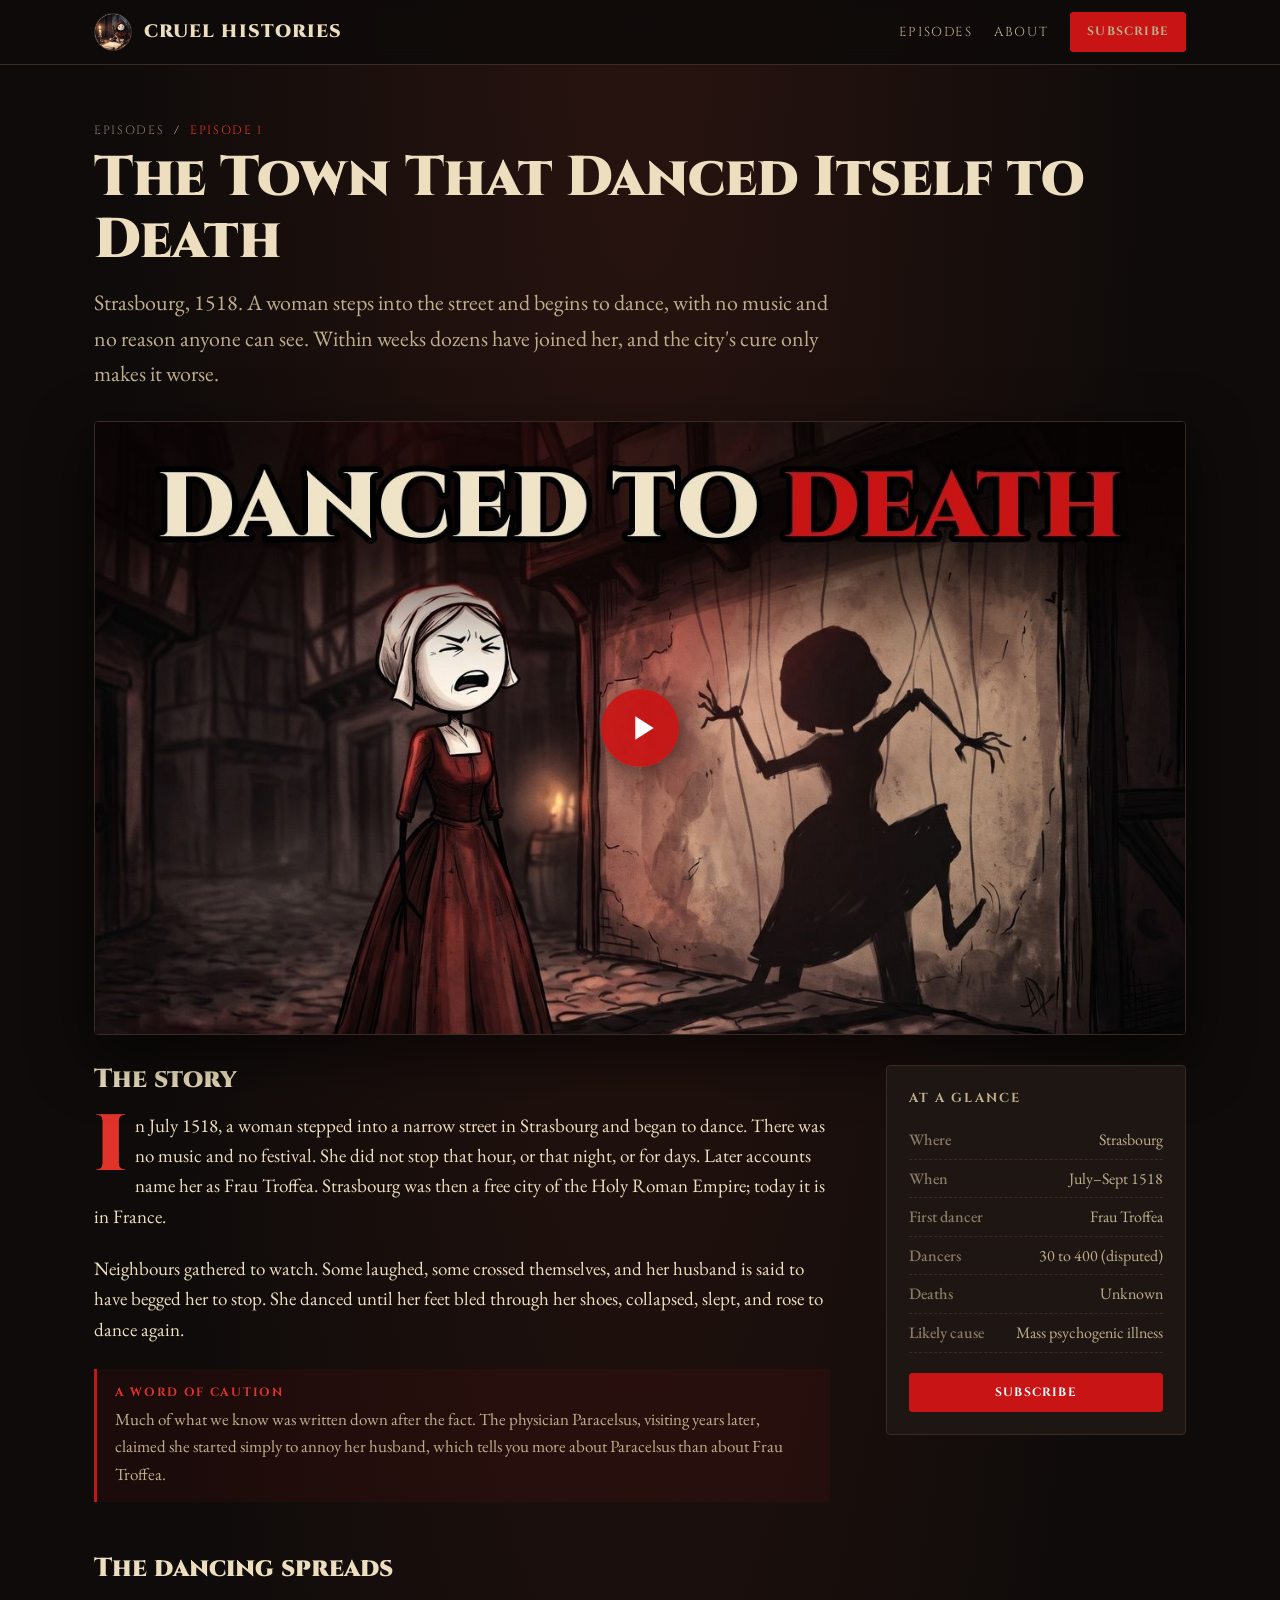
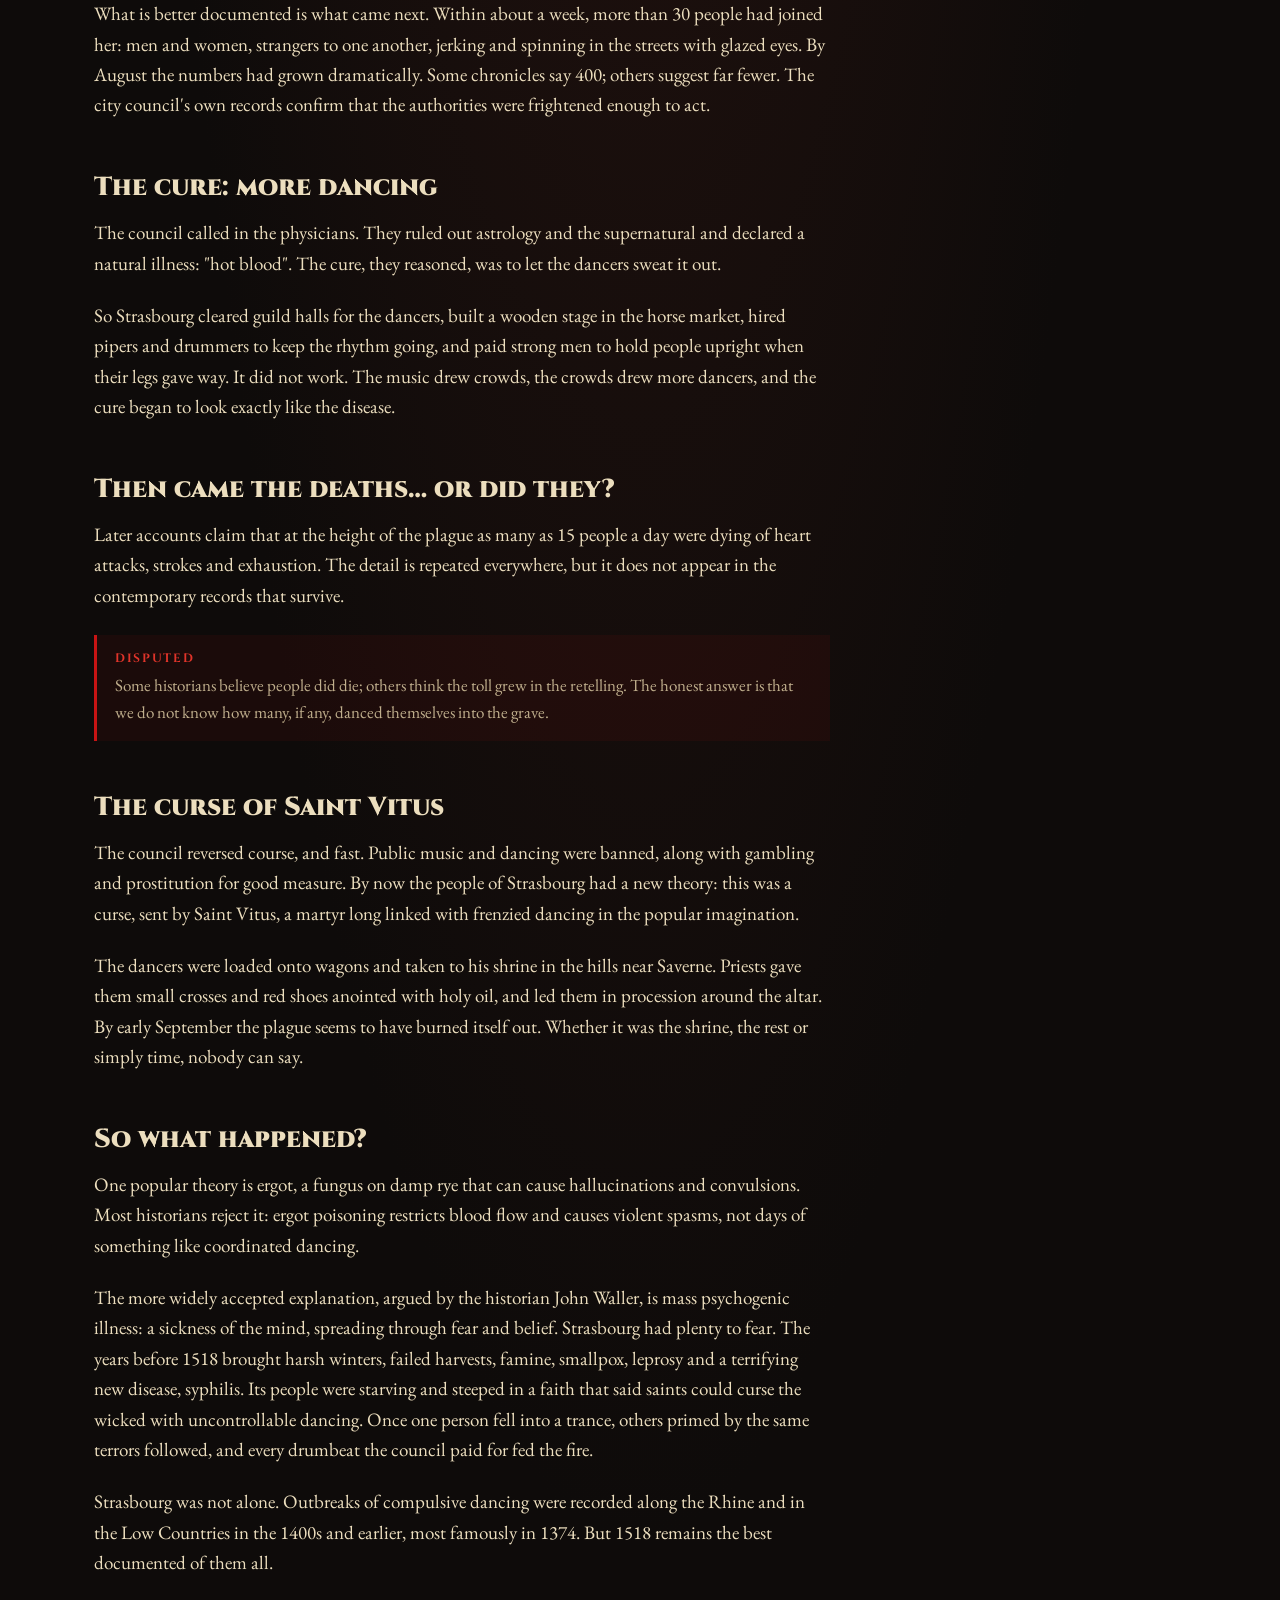
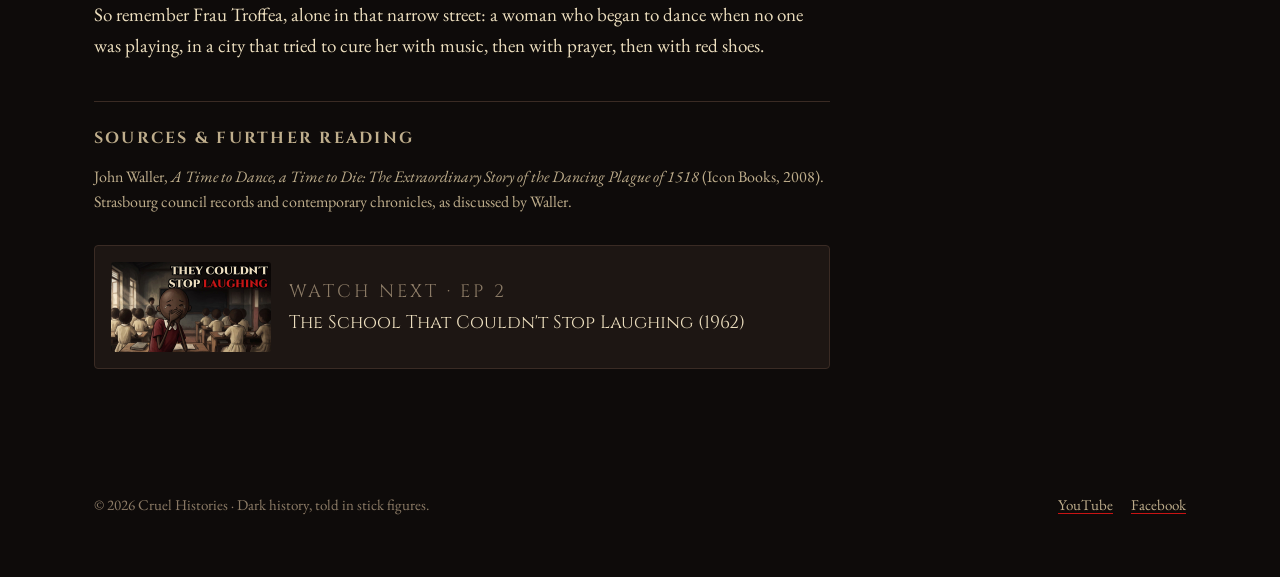
==== episodes/dancing-plague-1518/index.html @ 8041bd2d "Cruel Histories site v1: home + Ep01 page Co-Authored-By: Claude Opus 5.5 <noreply@anthropic.com> Cl" ====
<!DOCTYPE html>
<html lang="en-GB">
<head>
<meta charset="utf-8">
<meta name="viewport" content="width=device-width,initial-scale=1">
<title>The Dancing Plague of 1518: The Town That Danced Itself to Death | Cruel Histories</title>
<meta name="description" content="In July 1518 a woman in Strasbourg began to dance and could not stop. Within weeks dozens had joined her, and the city's cure made it worse. The true story of the Dancing Plague, and what the records really say.">
<meta property="og:title" content="The Town That Danced Itself to Death (1518)">
<meta property="og:description" content="The true story of the Dancing Plague of 1518, told in stick figures.">
<meta property="og:image" content="https://cruelhistories.com/img/ep01.jpg">
<link rel="icon" href="../../favicon.png">
<link rel="canonical" href="https://cruelhistories.com/episodes/dancing-plague-1518/">
<meta name="robots" content="index,follow,max-image-preview:large">
<meta name="theme-color" content="#0e0b0a">
<meta property="og:type" content="article">
<meta property="og:url" content="https://cruelhistories.com/episodes/dancing-plague-1518/">
<meta property="og:site_name" content="Cruel Histories">
<meta property="og:image:width" content="1280"><meta property="og:image:height" content="720">
<meta name="twitter:card" content="summary_large_image">
<meta name="twitter:title" content="The Town That Danced Itself to Death (1518)">
<meta name="twitter:description" content="The true story of the Dancing Plague of 1518, told in stick figures.">
<meta name="twitter:image" content="https://cruelhistories.com/img/ep01.jpg">
<link rel="apple-touch-icon" href="../../img/icon.png">
<script type="application/ld+json">
{"@context":"https://schema.org","@graph":[
 {"@type":"Article","headline":"The Dancing Plague of 1518: The Town That Danced Itself to Death",
  "description":"In July 1518 a woman in Strasbourg began to dance and could not stop. The true story of the Dancing Plague, and what the records really say.",
  "image":"https://cruelhistories.com/img/ep01.jpg","datePublished":"2026-11-08","inLanguage":"en-GB",
  "author":{"@id":"https://cruelhistories.com/#org"},"publisher":{"@type":"Organization","@id":"https://cruelhistories.com/#org","name":"Cruel Histories","logo":{"@type":"ImageObject","url":"https://cruelhistories.com/img/icon.png"}},
  "mainEntityOfPage":"https://cruelhistories.com/episodes/dancing-plague-1518/","about":["Dancing plague of 1518","Strasbourg","Mass psychogenic illness"]},
 {"@type":"VideoObject","name":"The Town That Danced Itself to Death (1518)",
  "description":"In the summer of 1518, a woman stepped into a street in Strasbourg and began to dance. She could not stop. Within weeks, dozens had joined her, and the city's cure only made it worse.",
  "thumbnailUrl":"https://cruelhistories.com/img/ep01.jpg","uploadDate":"2026-11-08T17:00:00+00:00",
  "contentUrl":"https://youtu.be/3EIrOjZyf5Q","embedUrl":"https://www.youtube.com/embed/3EIrOjZyf5Q"},
 {"@type":"BreadcrumbList","itemListElement":[
  {"@type":"ListItem","position":1,"name":"Episodes","item":"https://cruelhistories.com/#episodes"},
  {"@type":"ListItem","position":2,"name":"The Town That Danced Itself to Death","item":"https://cruelhistories.com/episodes/dancing-plague-1518/"}]}
]}
</script>
<link rel="preconnect" href="https://fonts.googleapis.com"><link rel="preconnect" href="https://fonts.gstatic.com" crossorigin>
<link href="https://fonts.googleapis.com/css2?family=Cinzel:wght@700;900&family=EB+Garamond:ital,wght@0,400;0,500;1,400&display=swap" rel="stylesheet">
<link rel="stylesheet" href="../../style.css">
</head>
<body>

<header class="site-head"><div class="wrap">
  <a class="brand" href="../../index.html"><img src="../../img/icon.png" alt=""><span>CRUEL HISTORIES</span></a>
  <nav class="nav">
    <a href="../../index.html#episodes">Episodes</a>
    <a class="hide-sm" href="../../index.html#about">About</a>
    <a class="btn sm" href="https://www.youtube.com/@CruelHistoriesOfficial?sub_confirmation=1">Subscribe</a>
  </nav>
</div></header>

<div class="wrap">
  <div class="ep-hero">
    <div class="crumbs"><a href="../../index.html#episodes">Episodes</a> &nbsp;/&nbsp; <span style="color:var(--blood2)">Episode 1</span></div>
    <h1>The Town That Danced Itself to Death</h1>
    <p class="standfirst">Strasbourg, 1518. A woman steps into the street and begins to dance, with no music and no reason anyone can see. Within weeks dozens have joined her, and the city's cure only makes it worse.</p>
  </div>

  <div class="video">
    <a class="play" href="https://youtu.be/3EIrOjZyf5Q" data-yt="3EIrOjZyf5Q" aria-label="Play: The Town That Danced Itself to Death">
      <img src="../../img/ep01.jpg" alt="Danced to death: Frau Troffea in a red dress, her shadow dancing on the wall behind her">
    </a>
  </div>

  <div class="ep-layout">
    <article>
      <h2 style="margin-top:0">The story</h2>

      <p class="drop">In July 1518, a woman stepped into a narrow street in Strasbourg and began to dance. There was no music and no festival. She did not stop that hour, or that night, or for days. Later accounts name her as Frau Troffea. Strasbourg was then a free city of the Holy Roman Empire; today it is in France.</p>

      <p>Neighbours gathered to watch. Some laughed, some crossed themselves, and her husband is said to have begged her to stop. She danced until her feet bled through her shoes, collapsed, slept, and rose to dance again.</p>

      <div class="flag"><strong>A word of caution</strong>Much of what we know was written down after the fact. The physician Paracelsus, visiting years later, claimed she started simply to annoy her husband, which tells you more about Paracelsus than about Frau Troffea.</div>

      <h2>The dancing spreads</h2>
      <p>What is better documented is what came next. Within about a week, more than 30 people had joined her: men and women, strangers to one another, jerking and spinning in the streets with glazed eyes. By August the numbers had grown dramatically. Some chronicles say 400; others suggest far fewer. The city council's own records confirm that the authorities were frightened enough to act.</p>

      <h2>The cure: more dancing</h2>
      <p>The council called in the physicians. They ruled out astrology and the supernatural and declared a natural illness: "hot blood". The cure, they reasoned, was to let the dancers sweat it out.</p>
      <p>So Strasbourg cleared guild halls for the dancers, built a wooden stage in the horse market, hired pipers and drummers to keep the rhythm going, and paid strong men to hold people upright when their legs gave way. It did not work. The music drew crowds, the crowds drew more dancers, and the cure began to look exactly like the disease.</p>

      <h2>Then came the deaths… or did they?</h2>
      <p>Later accounts claim that at the height of the plague as many as 15 people a day were dying of heart attacks, strokes and exhaustion. The detail is repeated everywhere, but it does not appear in the contemporary records that survive.</p>
      <div class="flag"><strong>Disputed</strong>Some historians believe people did die; others think the toll grew in the retelling. The honest answer is that we do not know how many, if any, danced themselves into the grave.</div>

      <h2>The curse of Saint Vitus</h2>
      <p>The council reversed course, and fast. Public music and dancing were banned, along with gambling and prostitution for good measure. By now the people of Strasbourg had a new theory: this was a curse, sent by Saint Vitus, a martyr long linked with frenzied dancing in the popular imagination.</p>
      <p>The dancers were loaded onto wagons and taken to his shrine in the hills near Saverne. Priests gave them small crosses and red shoes anointed with holy oil, and led them in procession around the altar. By early September the plague seems to have burned itself out. Whether it was the shrine, the rest or simply time, nobody can say.</p>

      <h2>So what happened?</h2>
      <p>One popular theory is ergot, a fungus on damp rye that can cause hallucinations and convulsions. Most historians reject it: ergot poisoning restricts blood flow and causes violent spasms, not days of something like coordinated dancing.</p>
      <p>The more widely accepted explanation, argued by the historian John Waller, is mass psychogenic illness: a sickness of the mind, spreading through fear and belief. Strasbourg had plenty to fear. The years before 1518 brought harsh winters, failed harvests, famine, smallpox, leprosy and a terrifying new disease, syphilis. Its people were starving and steeped in a faith that said saints could curse the wicked with uncontrollable dancing. Once one person fell into a trance, others primed by the same terrors followed, and every drumbeat the council paid for fed the fire.</p>
      <p>Strasbourg was not alone. Outbreaks of compulsive dancing were recorded along the Rhine and in the Low Countries in the 1400s and earlier, most famously in 1374. But 1518 remains the best documented of them all.</p>
      <p>So remember Frau Troffea, alone in that narrow street: a woman who began to dance when no one was playing, in a city that tried to cure her with music, then with prayer, then with red shoes.</p>

      <div class="sources">
        <h3>Sources &amp; further reading</h3>
        <p>John Waller, <em>A Time to Dance, a Time to Die: The Extraordinary Story of the Dancing Plague of 1518</em> (Icon Books, 2008).<br>
        Strasbourg council records and contemporary chronicles, as discussed by Waller.</p>
      </div>

      <a class="next" href="https://youtu.be/BlmaX2TE6ow">
        <img src="../../img/ep02.jpg" alt="">
        <div><span class="meta">Watch next · Ep 2</span><br><span>The School That Couldn't Stop Laughing (1962)</span></div>
      </a>
    </article>

    <aside>
      <div class="box">
        <h4>At a glance</h4>
        <ul class="facts">
          <li><b>Where</b><span>Strasbourg</span></li>
          <li><b>When</b><span>July–Sept 1518</span></li>
          <li><b>First dancer</b><span>Frau Troffea</span></li>
          <li><b>Dancers</b><span>30 to 400 (disputed)</span></li>
          <li><b>Deaths</b><span>Unknown</span></li>
          <li><b>Likely cause</b><span>Mass psychogenic illness</span></li>
        </ul>
        <div style="margin-top:20px"><a class="btn sm" style="width:100%;justify-content:center" href="https://www.youtube.com/@CruelHistoriesOfficial?sub_confirmation=1">Subscribe</a></div>
      </div>
    </aside>
  </div>
</div>

<footer><div class="wrap">
  <div>© 2026 Cruel Histories · Dark history, told in stick figures.</div>
  <div class="social">
    <a href="https://www.youtube.com/@CruelHistoriesOfficial">YouTube</a>
    <a href="https://www.facebook.com/profile.php?id=61551614425413">Facebook</a>
  </div>
</div></footer>

<script>
document.querySelectorAll('a.play[data-yt]').forEach(function(a){
  a.addEventListener('click',function(e){
    if(!a.dataset.yt||a.dataset.yt.indexOf('{')===0) return;
    if(!/cruelhistories\.com$|github\.io$/.test(location.hostname)) return;
    e.preventDefault();
    var f=document.createElement('iframe');
    f.src='https://www.youtube-nocookie.com/embed/'+a.dataset.yt+'?autoplay=1&rel=0';
    f.allow='autoplay; encrypted-media; picture-in-picture'; f.allowFullscreen=true;
    a.parentNode.replaceChild(f,a);
  });
});
</script>
</body>
</html>
---- style.css ----
:root{
  --ink:#0e0b0a; --ink2:#17110f; --panel:#1d1613; --line:#3a2b24;
  --cream:#ecdebe; --cream2:#bfae8c; --muted:#8c7b66;
  --blood:#c81414; --blood2:#e0342a;
  --display:"Cinzel",Georgia,serif; --body:"EB Garamond",Georgia,serif;
}
*{box-sizing:border-box}
html{scroll-behavior:smooth}
body{margin:0;background:var(--ink);color:var(--cream);font-family:var(--body);font-size:19px;line-height:1.6;
  background-image:radial-gradient(ellipse at 50% -10%,#2a1410 0%,transparent 60%);}
a{color:var(--cream);text-decoration-color:var(--blood);text-underline-offset:3px}
a:hover{color:#fff}
img{max-width:100%;display:block}

/* header */
.site-head{position:sticky;top:0;z-index:20;background:rgba(14,11,10,.88);backdrop-filter:blur(8px);border-bottom:1px solid var(--line)}
.site-head .wrap{display:flex;align-items:center;justify-content:space-between;gap:16px;height:64px}
.brand{display:flex;align-items:center;gap:12px;text-decoration:none}
.brand img{width:38px;height:38px;border-radius:50%;border:1px solid var(--line)}
.brand span{font-family:var(--display);font-weight:900;letter-spacing:.06em;font-size:18px}
.nav{display:flex;gap:22px;align-items:center;font-family:var(--display);font-size:13px;letter-spacing:.12em;text-transform:uppercase}
.nav a{text-decoration:none;color:var(--cream2)}
.nav a:hover{color:var(--cream)}
.wrap{max-width:1140px;margin:0 auto;padding:0 24px}

.btn{display:inline-flex;align-items:center;gap:10px;font-family:var(--display);font-weight:700;letter-spacing:.1em;text-transform:uppercase;font-size:14px;
  padding:13px 22px;border-radius:3px;text-decoration:none;border:1px solid var(--blood);background:var(--blood);color:#fff;transition:.15s}
.btn:hover{background:var(--blood2);border-color:var(--blood2);color:#fff}
.btn.ghost{background:transparent;color:var(--cream);border-color:var(--cream2)}
.btn.ghost:hover{border-color:var(--cream);background:rgba(236,222,190,.06)}
.btn.sm{padding:9px 16px;font-size:12px}
.btn svg{width:18px;height:18px;fill:currentColor}

/* hero */
.hero{position:relative;min-height:78vh;display:flex;align-items:center;text-align:center;overflow:hidden;border-bottom:1px solid var(--line)}
.hero::before{content:"";position:absolute;inset:0;background:url(img/hero.jpg) center/cover no-repeat;transform:scale(1.03)}
.hero::after{content:"";position:absolute;inset:0;background:linear-gradient(180deg,rgba(14,11,10,.35) 0%,rgba(14,11,10,.55) 55%,var(--ink) 100%)}
.hero .wrap{position:relative;z-index:1;width:100%}
.hero h1{font-family:var(--display);font-weight:900;font-size:clamp(44px,8vw,96px);line-height:1;margin:0;letter-spacing:.02em;
  text-shadow:0 3px 0 #000,0 0 40px rgba(0,0,0,.8)}
.rule{width:min(420px,60%);height:2px;background:var(--blood);margin:22px auto}
.tagline{font-family:var(--display);font-weight:700;letter-spacing:.14em;text-transform:uppercase;font-size:clamp(12px,1.6vw,16px);color:var(--cream);text-shadow:0 2px 6px #000}
.hero .cta{margin-top:34px;display:flex;gap:14px;justify-content:center;flex-wrap:wrap}

/* sections */
section{padding:80px 0}
.eyebrow{font-family:var(--display);font-size:13px;letter-spacing:.2em;text-transform:uppercase;color:var(--blood2);margin:0 0 10px}
h2{font-family:var(--display);font-weight:900;font-size:clamp(28px,4vw,42px);line-height:1.15;margin:0 0 18px}
.lede{color:var(--cream2);max-width:640px}

/* latest */
.latest{display:grid;grid-template-columns:1.35fr 1fr;gap:44px;align-items:center}
.latest h3{font-family:var(--display);font-size:clamp(24px,3vw,34px);line-height:1.2;margin:6px 0 14px}
.meta{font-family:var(--display);font-size:12px;letter-spacing:.16em;text-transform:uppercase;color:var(--muted)}

/* video facade */
.video{position:relative;aspect-ratio:16/9;border:1px solid var(--line);border-radius:4px;overflow:hidden;background:#000;box-shadow:0 20px 60px rgba(0,0,0,.6)}
.video img{width:100%;height:100%;object-fit:cover;transition:transform .4s}
.video a.play{position:absolute;inset:0;display:flex;align-items:center;justify-content:center}
.video a.play:hover img{transform:scale(1.02)}
.video a.play::after{content:"";width:78px;height:78px;border-radius:50%;background:rgba(200,20,20,.92) url("data:image/svg+xml,%3Csvg xmlns='http://www.w3.org/2000/svg' viewBox='0 0 24 24'%3E%3Cpath fill='white' d='M8 5v14l11-7z'/%3E%3C/svg%3E") 55% 50%/40px no-repeat;
  position:absolute;box-shadow:0 6px 30px rgba(0,0,0,.6);transition:transform .15s}
.video a.play:hover::after{transform:scale(1.08)}
.video iframe{position:absolute;inset:0;width:100%;height:100%;border:0}

/* episode grid */
.grid{display:grid;grid-template-columns:repeat(auto-fill,minmax(300px,1fr));gap:28px;margin-top:36px}
.card{background:var(--panel);border:1px solid var(--line);border-radius:4px;overflow:hidden;text-decoration:none;display:flex;flex-direction:column;transition:.2s}
.card:hover{transform:translateY(-4px);border-color:#5a3d30;box-shadow:0 16px 40px rgba(0,0,0,.5)}
.card img{aspect-ratio:16/9;object-fit:cover}
.card .body{padding:18px 20px 22px;flex:1;display:flex;flex-direction:column}
.card h3{font-family:var(--display);font-size:19px;line-height:1.3;margin:8px 0 10px}
.card p{margin:0;color:var(--cream2);font-size:17px;line-height:1.5}
.card .more{margin-top:auto;padding-top:14px;font-family:var(--display);font-size:12px;letter-spacing:.14em;text-transform:uppercase;color:var(--blood2)}
.card.soon{opacity:.75}
.card.soon .ph{aspect-ratio:16/9;background:linear-gradient(135deg,#241a16,#120d0b);display:flex;align-items:center;justify-content:center;font-family:var(--display);color:var(--muted);letter-spacing:.2em;font-size:13px;text-transform:uppercase}

/* about */
.about{display:grid;grid-template-columns:220px 1fr;gap:48px;align-items:center;background:var(--ink2);border:1px solid var(--line);border-radius:6px;padding:44px}
.about img{width:220px;height:220px;border-radius:50%;border:2px solid var(--line)}
.about p{color:var(--cream2);margin:0 0 14px}
.note{font-size:16px;color:var(--muted)}

/* subscribe band */
.band{text-align:center;border-top:1px solid var(--line);border-bottom:1px solid var(--line);background:linear-gradient(180deg,#1a0d0b,#0e0b0a)}
.band p{color:var(--cream2);margin:0 auto 26px;max-width:560px}

/* footer */
footer{padding:44px 0 60px;color:var(--muted);font-size:15px}
footer .wrap{display:flex;justify-content:space-between;gap:20px;flex-wrap:wrap}
footer a{color:var(--cream2)}
.social{display:flex;gap:18px}

/* episode page */
.ep-hero{padding:56px 0 30px}
.ep-hero h1{font-family:var(--display);font-weight:900;font-size:clamp(32px,5vw,56px);line-height:1.1;margin:8px 0 14px}
.ep-hero .standfirst{font-size:22px;color:var(--cream2);max-width:760px;margin:0}
.crumbs{font-family:var(--display);font-size:12px;letter-spacing:.14em;text-transform:uppercase}
.crumbs a{color:var(--muted);text-decoration:none}
.ep-layout{display:grid;grid-template-columns:minmax(0,1fr) 300px;gap:56px;padding:30px 0 80px}
article p{margin:0 0 1.15em}
article h2{font-size:26px;margin:2em 0 .6em}
article p.drop::first-letter{font-family:var(--display);font-weight:900;float:left;font-size:4.2em;line-height:.8;padding:.06em .1em 0 0;color:var(--blood2)}
.flag{border-left:3px solid var(--blood);background:rgba(200,20,20,.07);padding:14px 18px;margin:1.4em 0;font-size:17px;color:var(--cream2)}
.flag strong{font-family:var(--display);font-size:12px;letter-spacing:.14em;text-transform:uppercase;color:var(--blood2);display:block;margin-bottom:4px}
aside .box{background:var(--panel);border:1px solid var(--line);border-radius:4px;padding:22px;margin-bottom:22px;position:sticky;top:88px}
aside h4{font-family:var(--display);font-size:13px;letter-spacing:.16em;text-transform:uppercase;margin:0 0 12px;color:var(--cream2)}
aside ul{margin:0;padding-left:18px;font-size:16px;color:var(--cream2)}
aside li{margin-bottom:8px}
.facts{list-style:none;padding:0!important}
.facts li{display:flex;justify-content:space-between;gap:12px;border-bottom:1px dashed var(--line);padding:6px 0;margin:0}
.facts b{font-weight:500;color:var(--muted)}
.sources{font-size:16px;color:var(--cream2);border-top:1px solid var(--line);margin-top:40px;padding-top:24px}
.sources h3{font-family:var(--display);font-size:16px;letter-spacing:.14em;text-transform:uppercase;margin:0 0 12px}
.next{display:flex;gap:18px;align-items:center;background:var(--panel);border:1px solid var(--line);border-radius:4px;padding:16px;text-decoration:none;margin-top:30px}
.next img{width:160px;border-radius:3px}
.next span{font-family:var(--display);font-size:18px;line-height:1.3}

@media (max-width:860px){
  .latest,.ep-layout{grid-template-columns:1fr;gap:30px}
  .about{grid-template-columns:1fr;text-align:center;padding:32px}
  .about img{margin:0 auto}
  .nav a.hide-sm{display:none}
  aside .box{position:static}
  section{padding:60px 0}
}
.brand span{white-space:nowrap}
@media (max-width:480px){.brand span{font-size:15px}.nav{gap:14px}.nav a:not(.btn){display:none}}
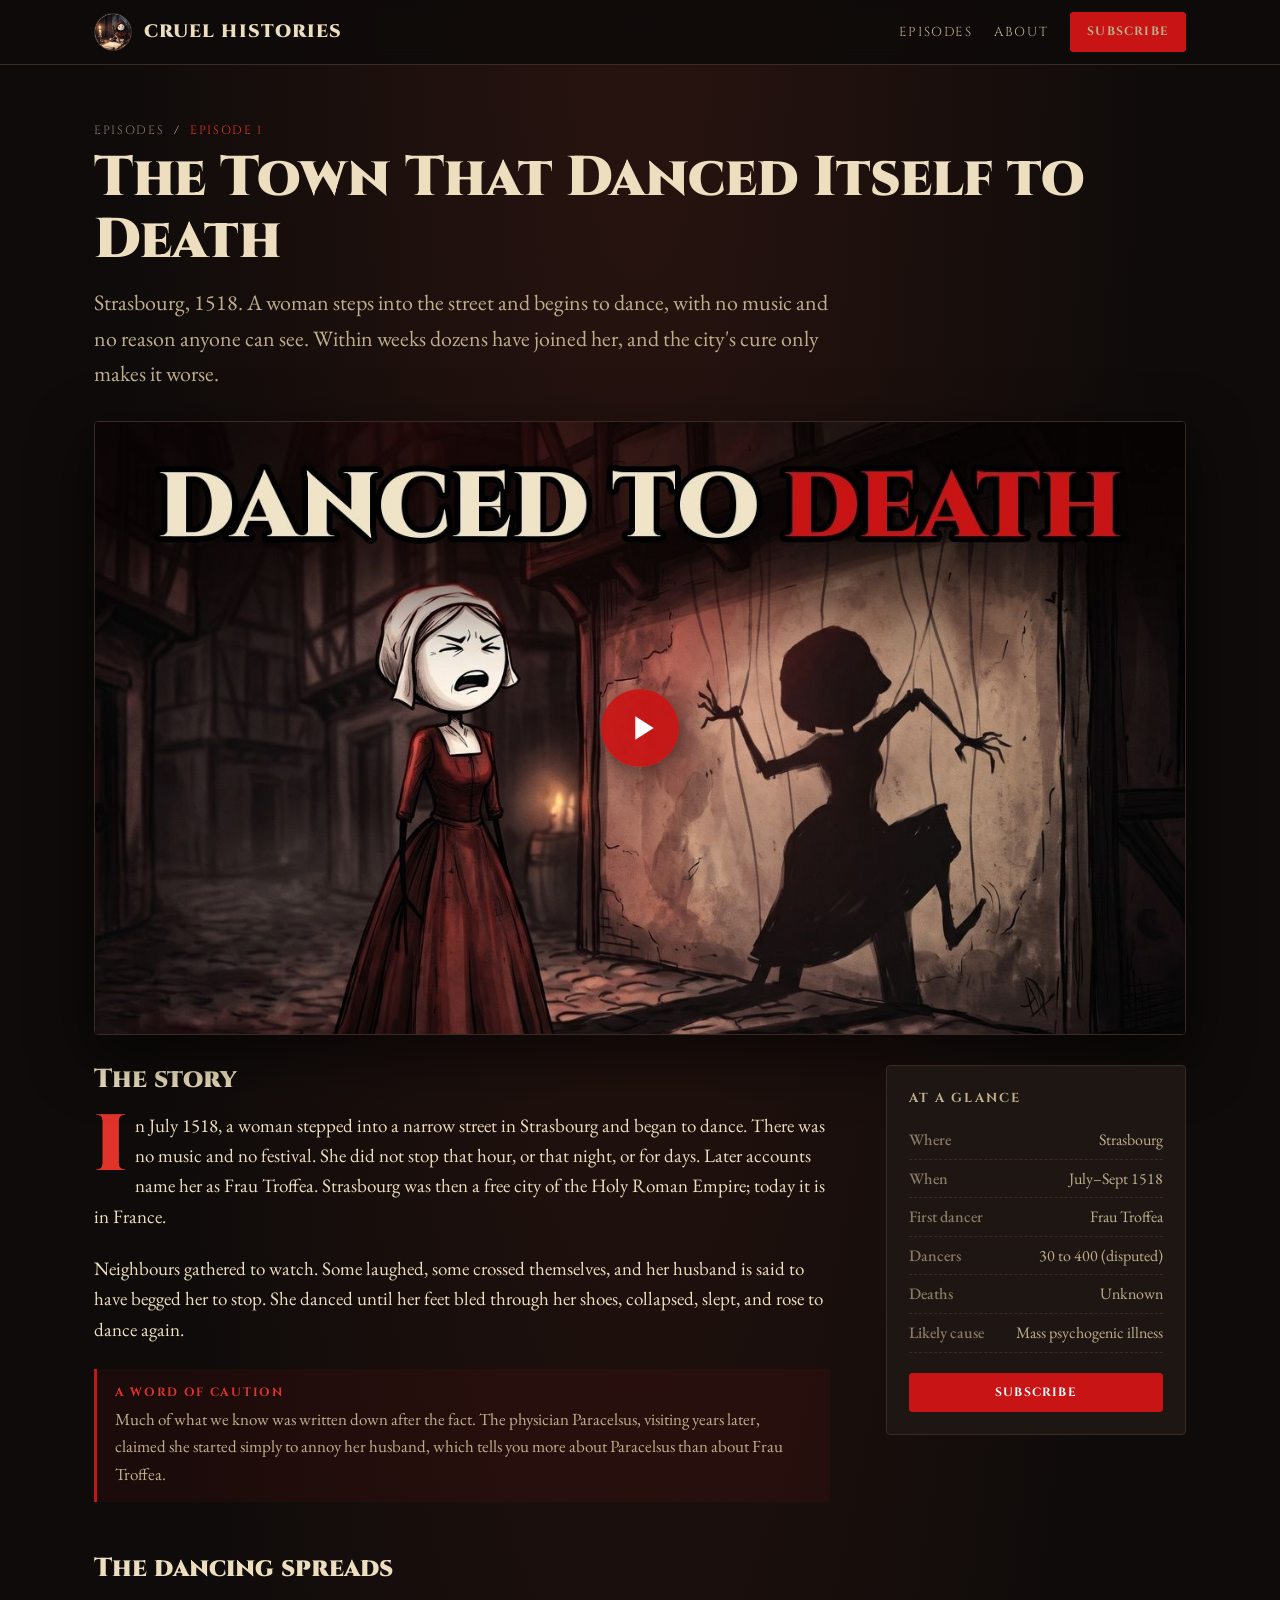
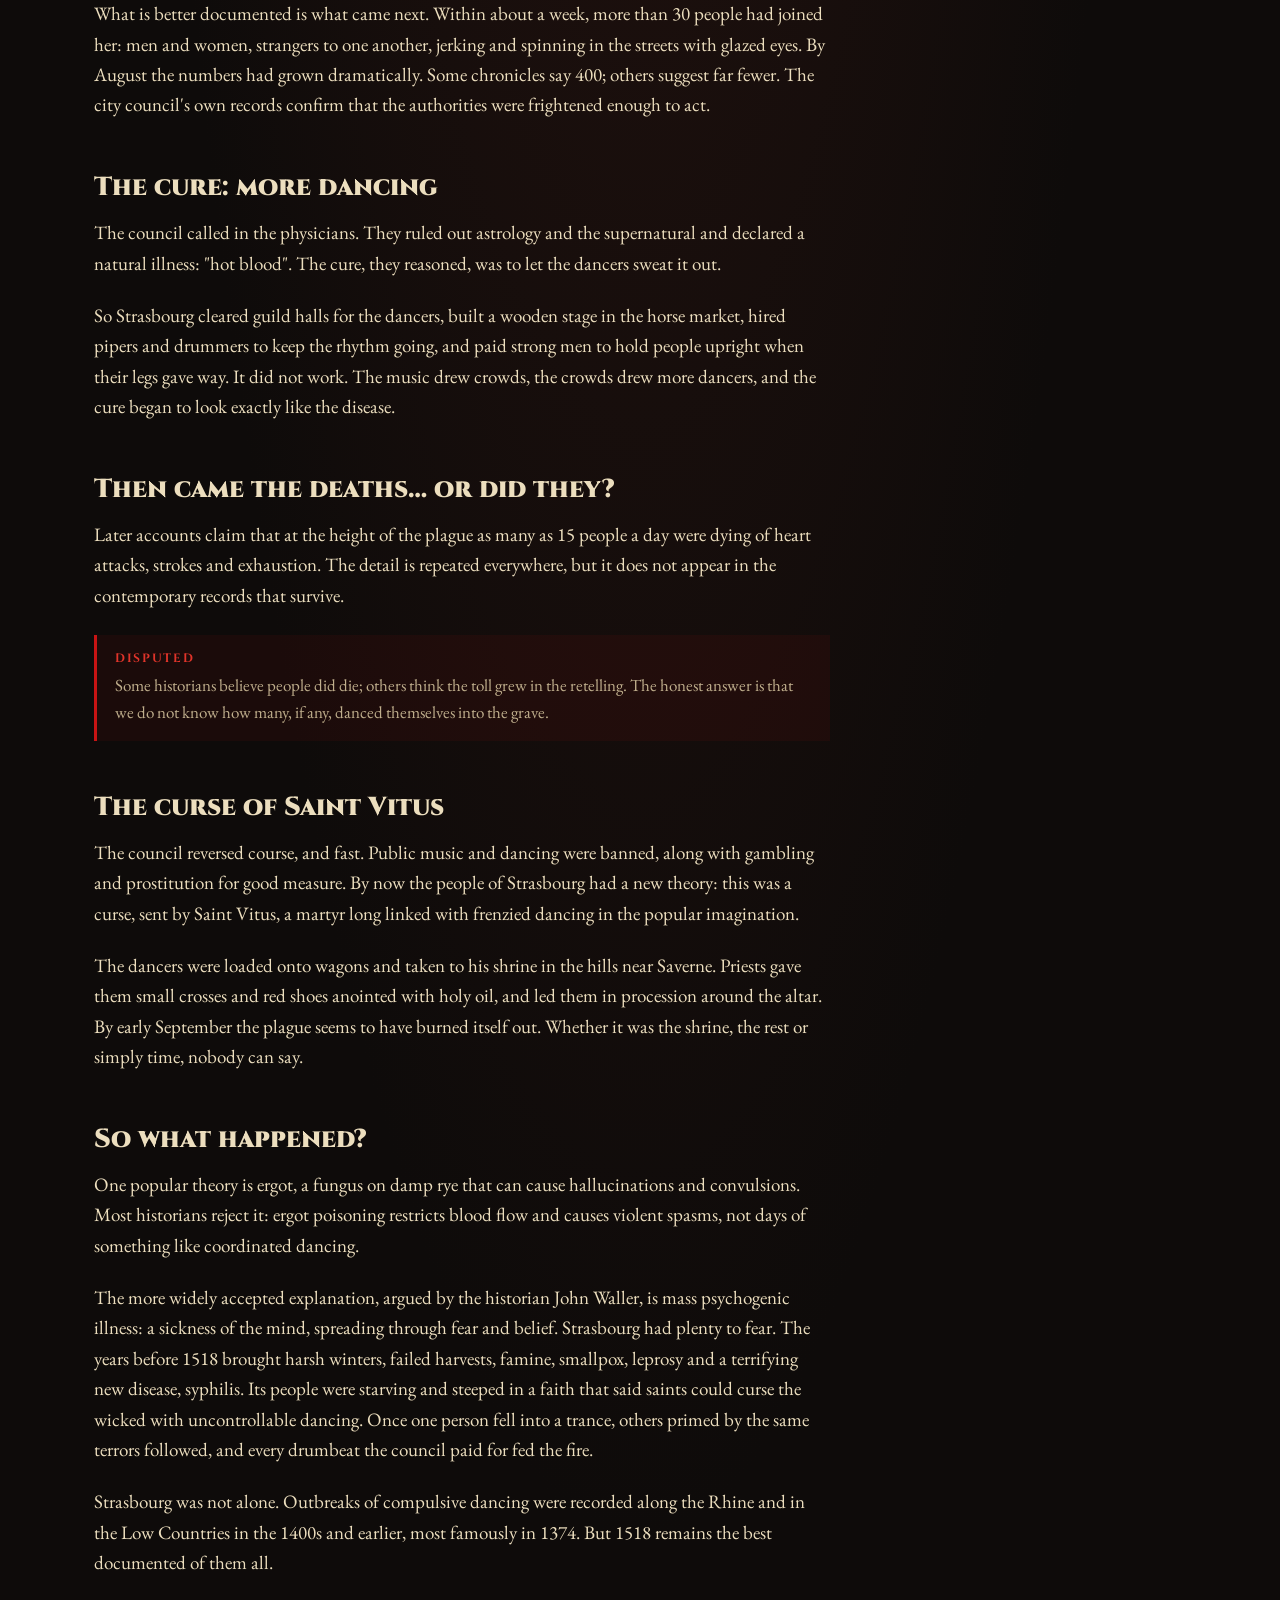
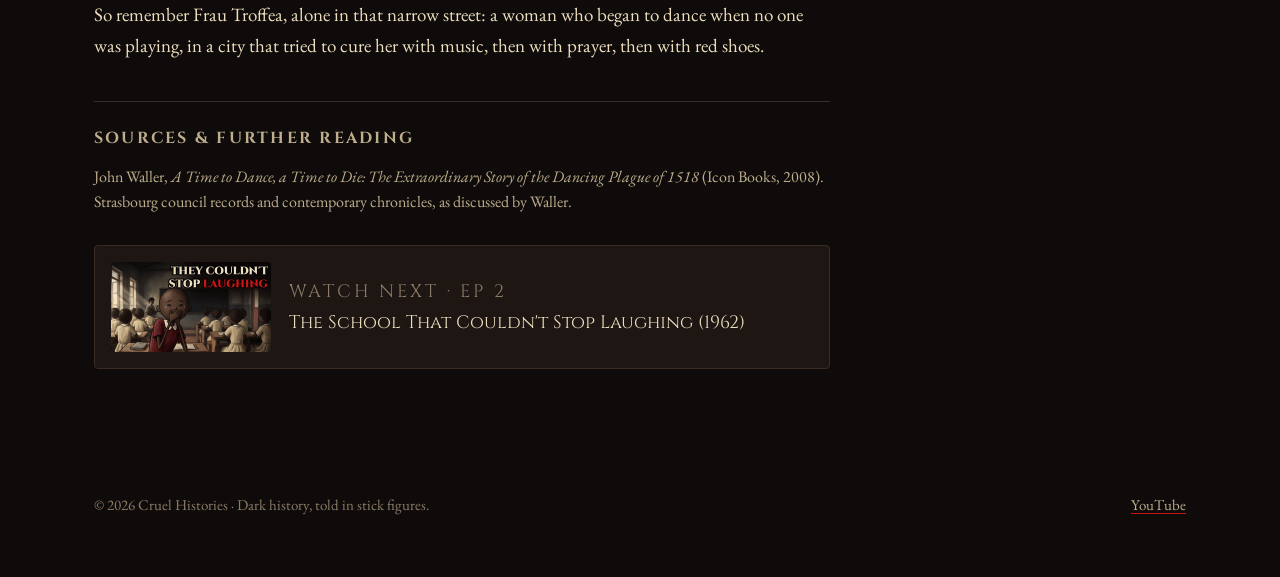
==== commit 7c20884e: "Hide Facebook link until the page is rebranded Co-Authored-By: Claude Opus 5.5 <noreply@anthropic.co" ====
--- a/episodes/dancing-plague-1518/index.html
+++ b/episodes/dancing-plague-1518/index.html
@@ -129,7 +129,6 @@
   <div>© 2026 Cruel Histories · Dark history, told in stick figures.</div>
   <div class="social">
     <a href="https://www.youtube.com/@CruelHistoriesOfficial">YouTube</a>
-    <a href="https://www.facebook.com/profile.php?id=61551614425413">Facebook</a>
   </div>
 </div></footer>
 
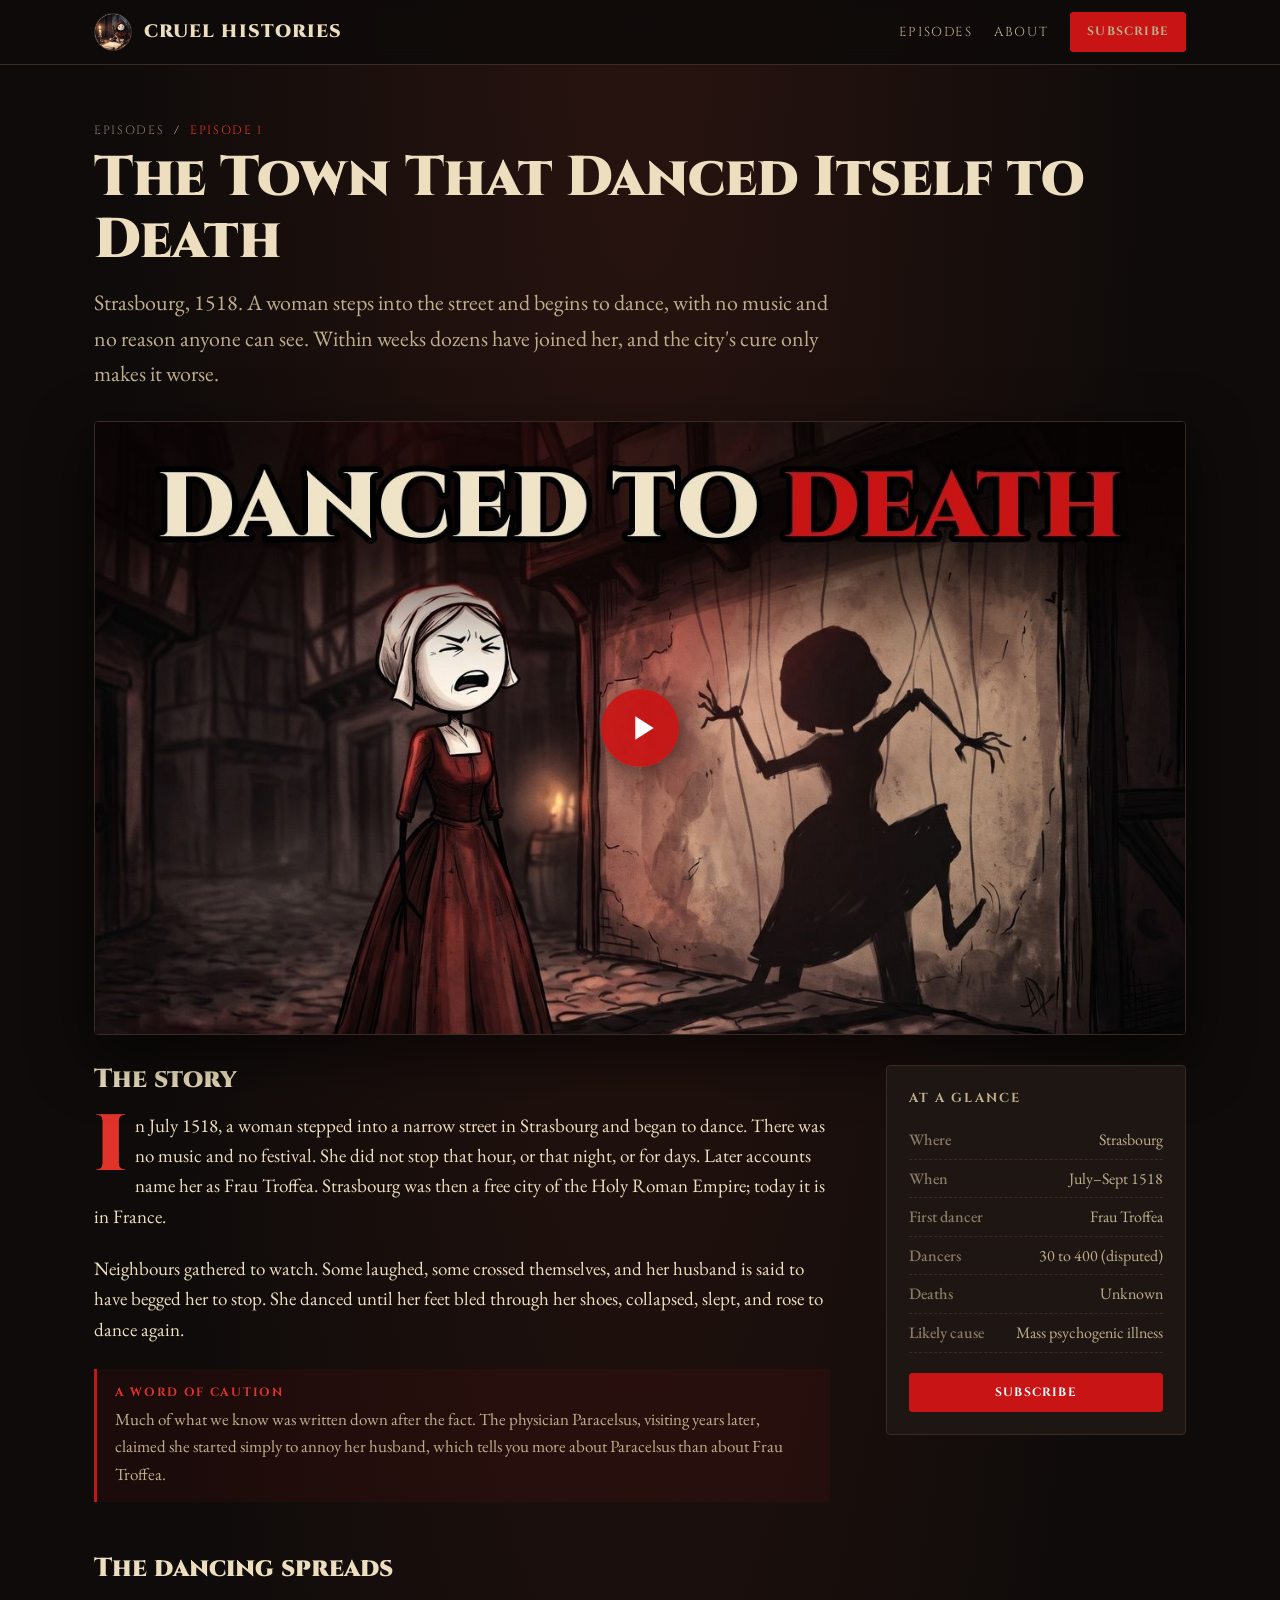
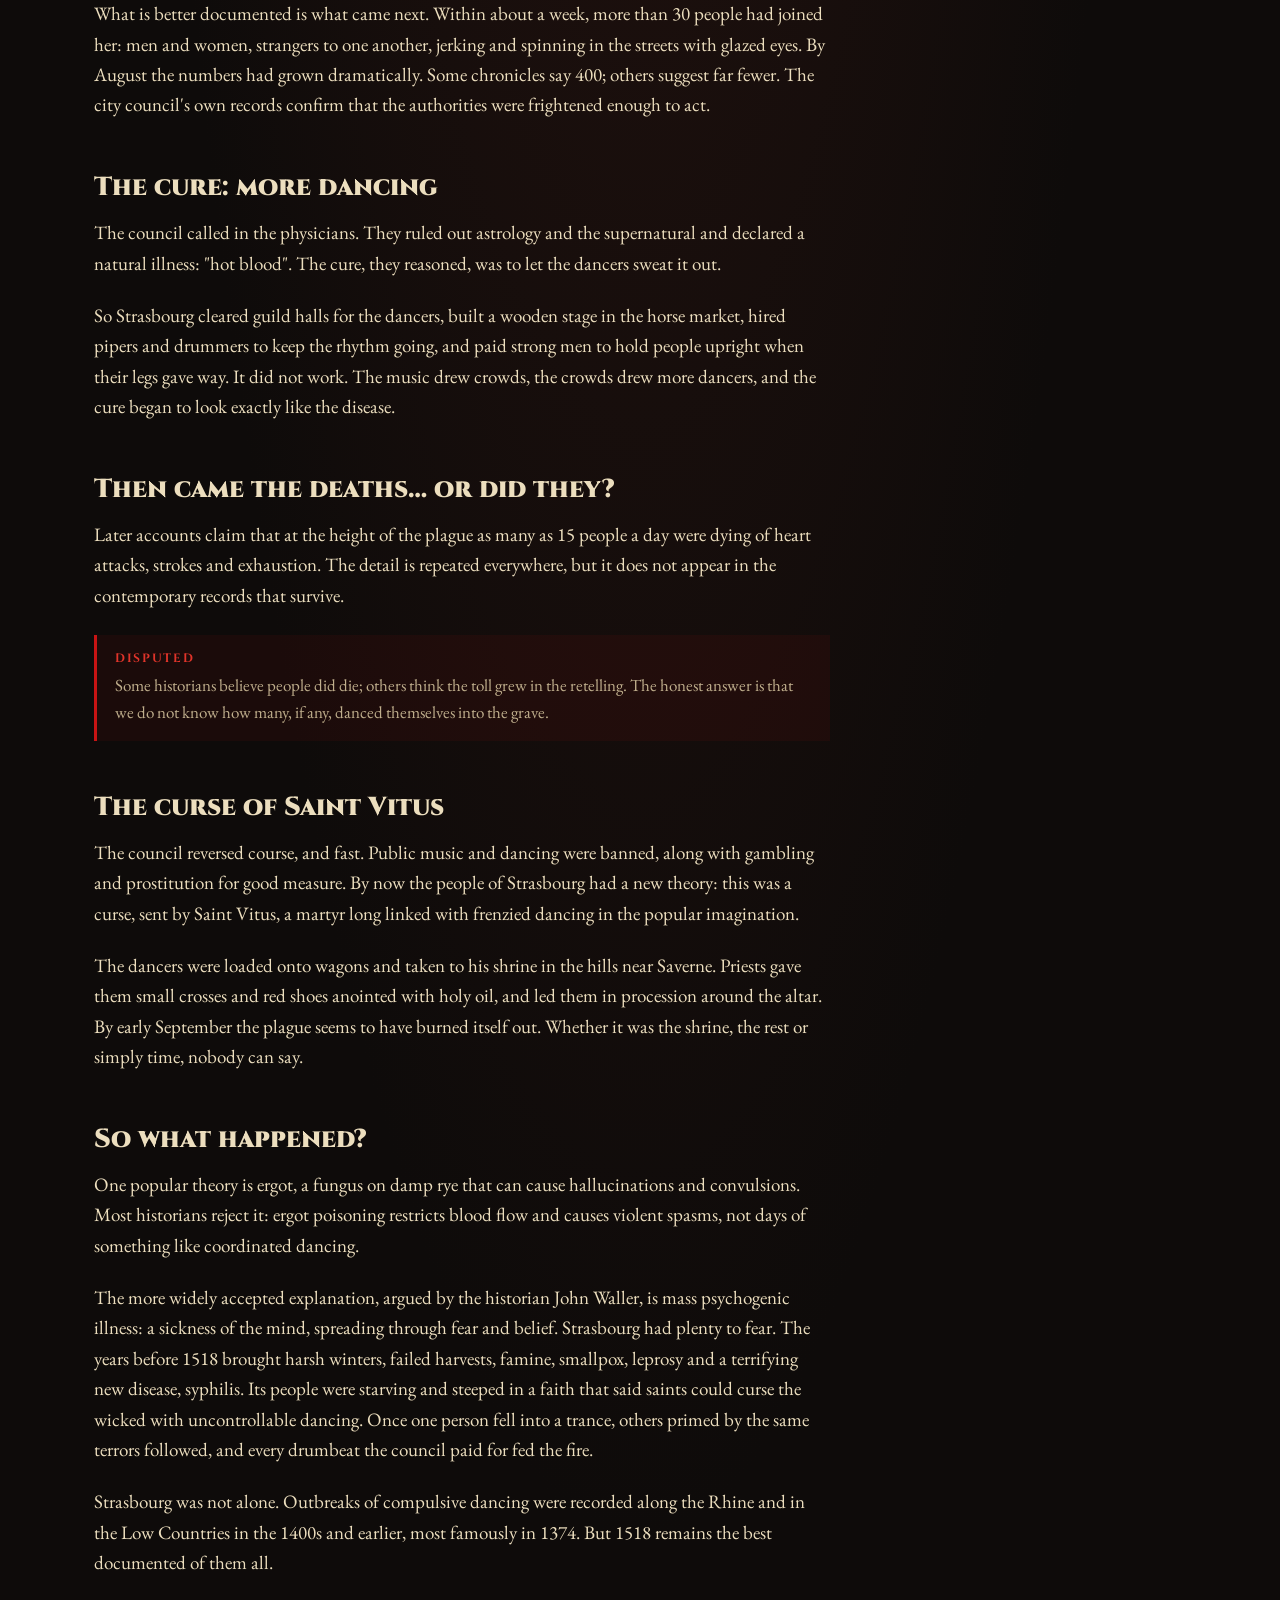
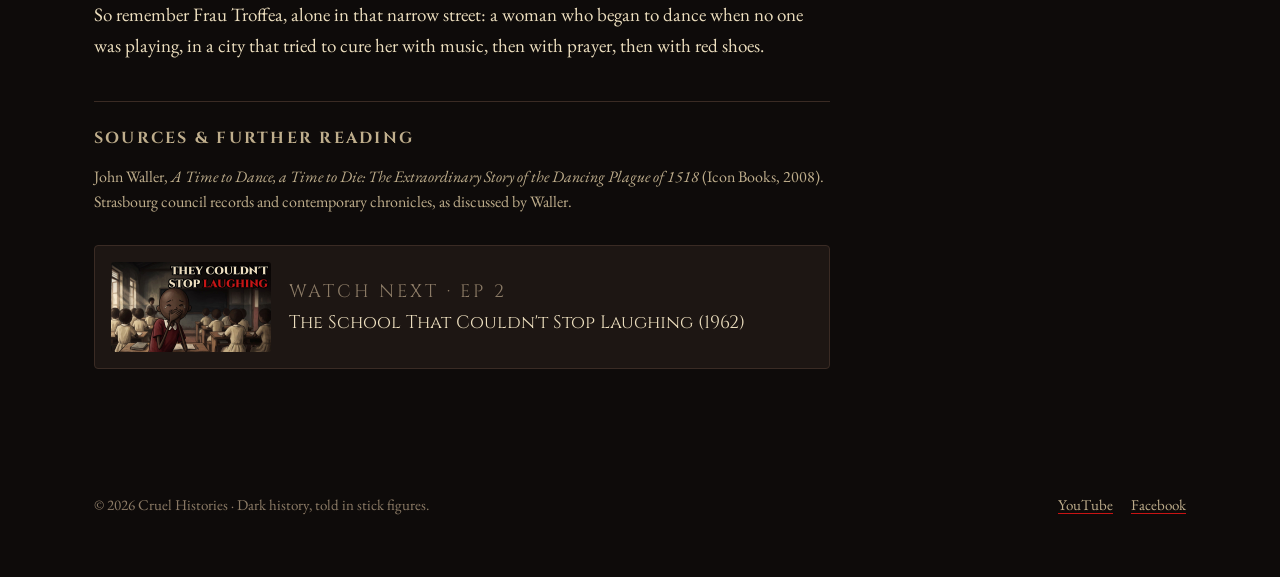
==== commit 4e56e0e9: "Restore Facebook link after page rebrand Co-Authored-By: Claude Opus 5.5 <noreply@anthropic.com> Cla" ====
--- a/episodes/dancing-plague-1518/index.html
+++ b/episodes/dancing-plague-1518/index.html
@@ -129,6 +129,7 @@
   <div>© 2026 Cruel Histories · Dark history, told in stick figures.</div>
   <div class="social">
     <a href="https://www.youtube.com/@CruelHistoriesOfficial">YouTube</a>
+    <a href="https://www.facebook.com/profile.php?id=61551614425413">Facebook</a>
   </div>
 </div></footer>
 
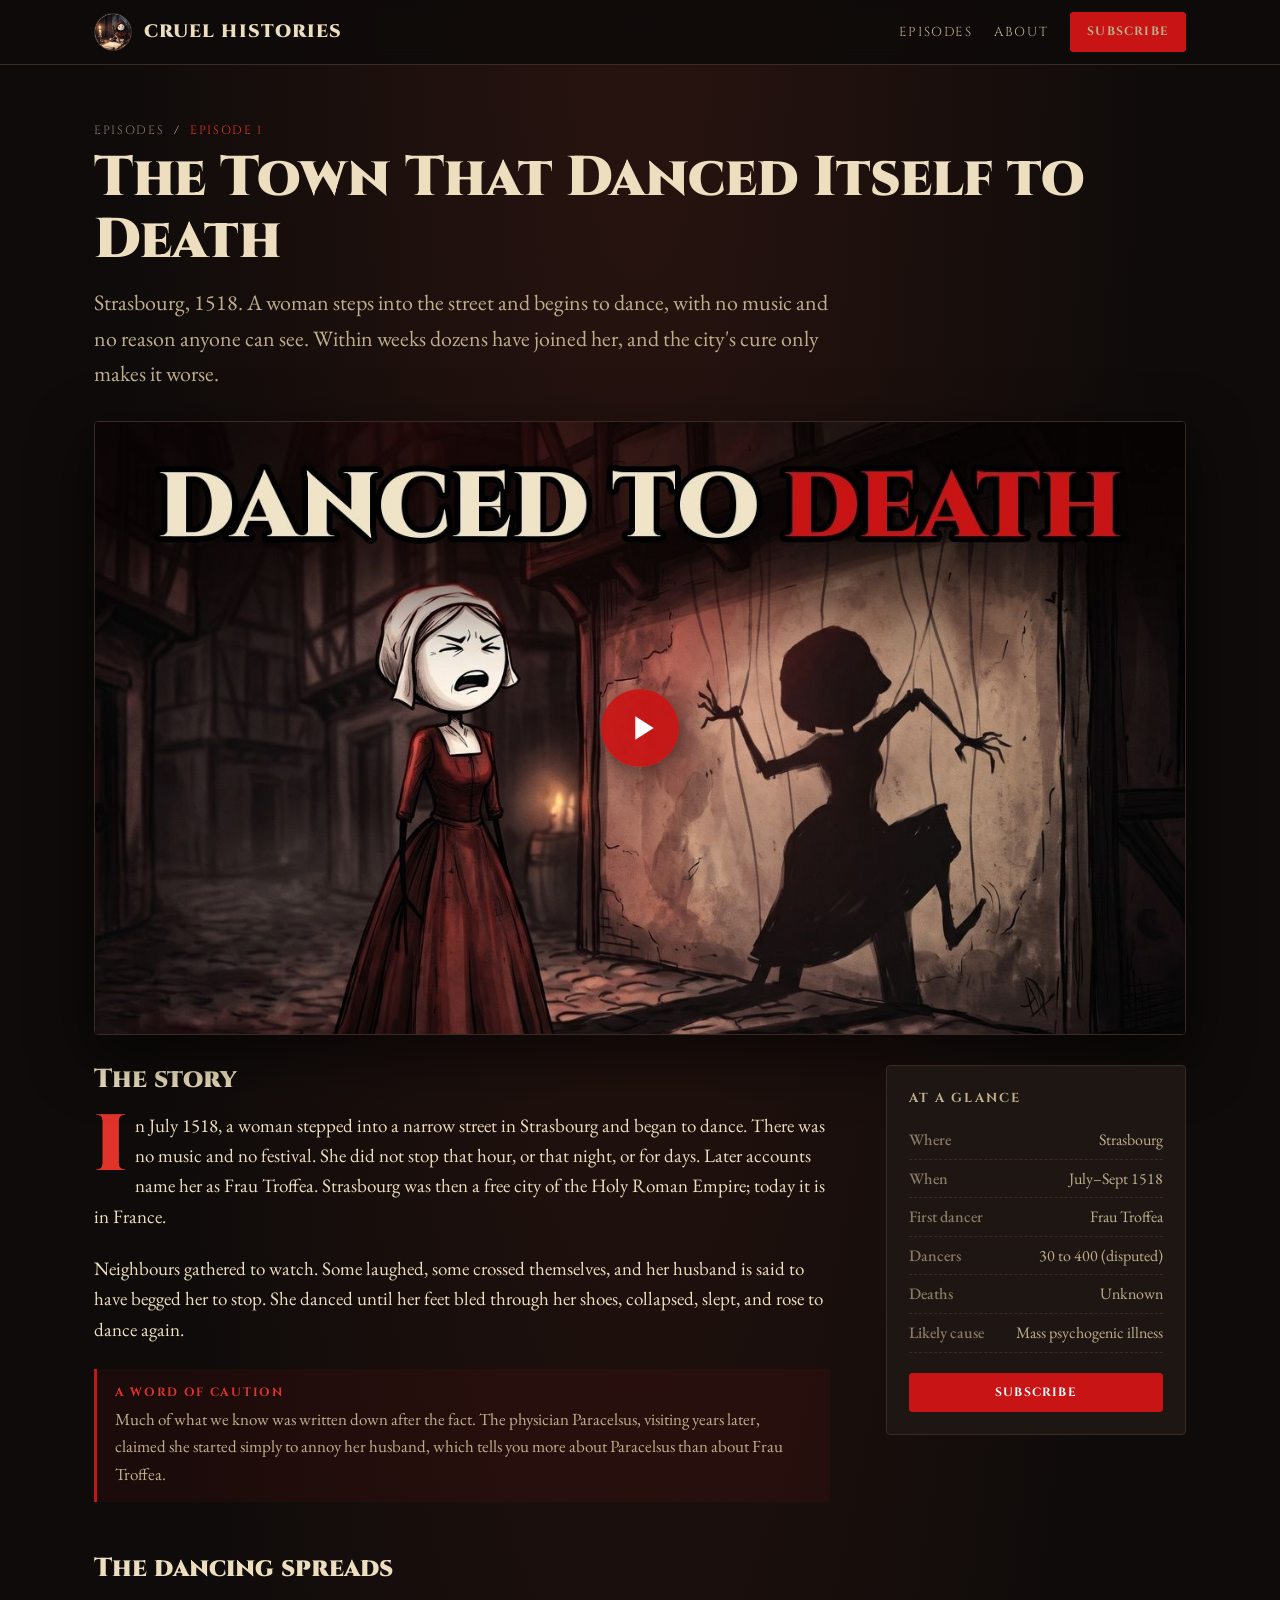
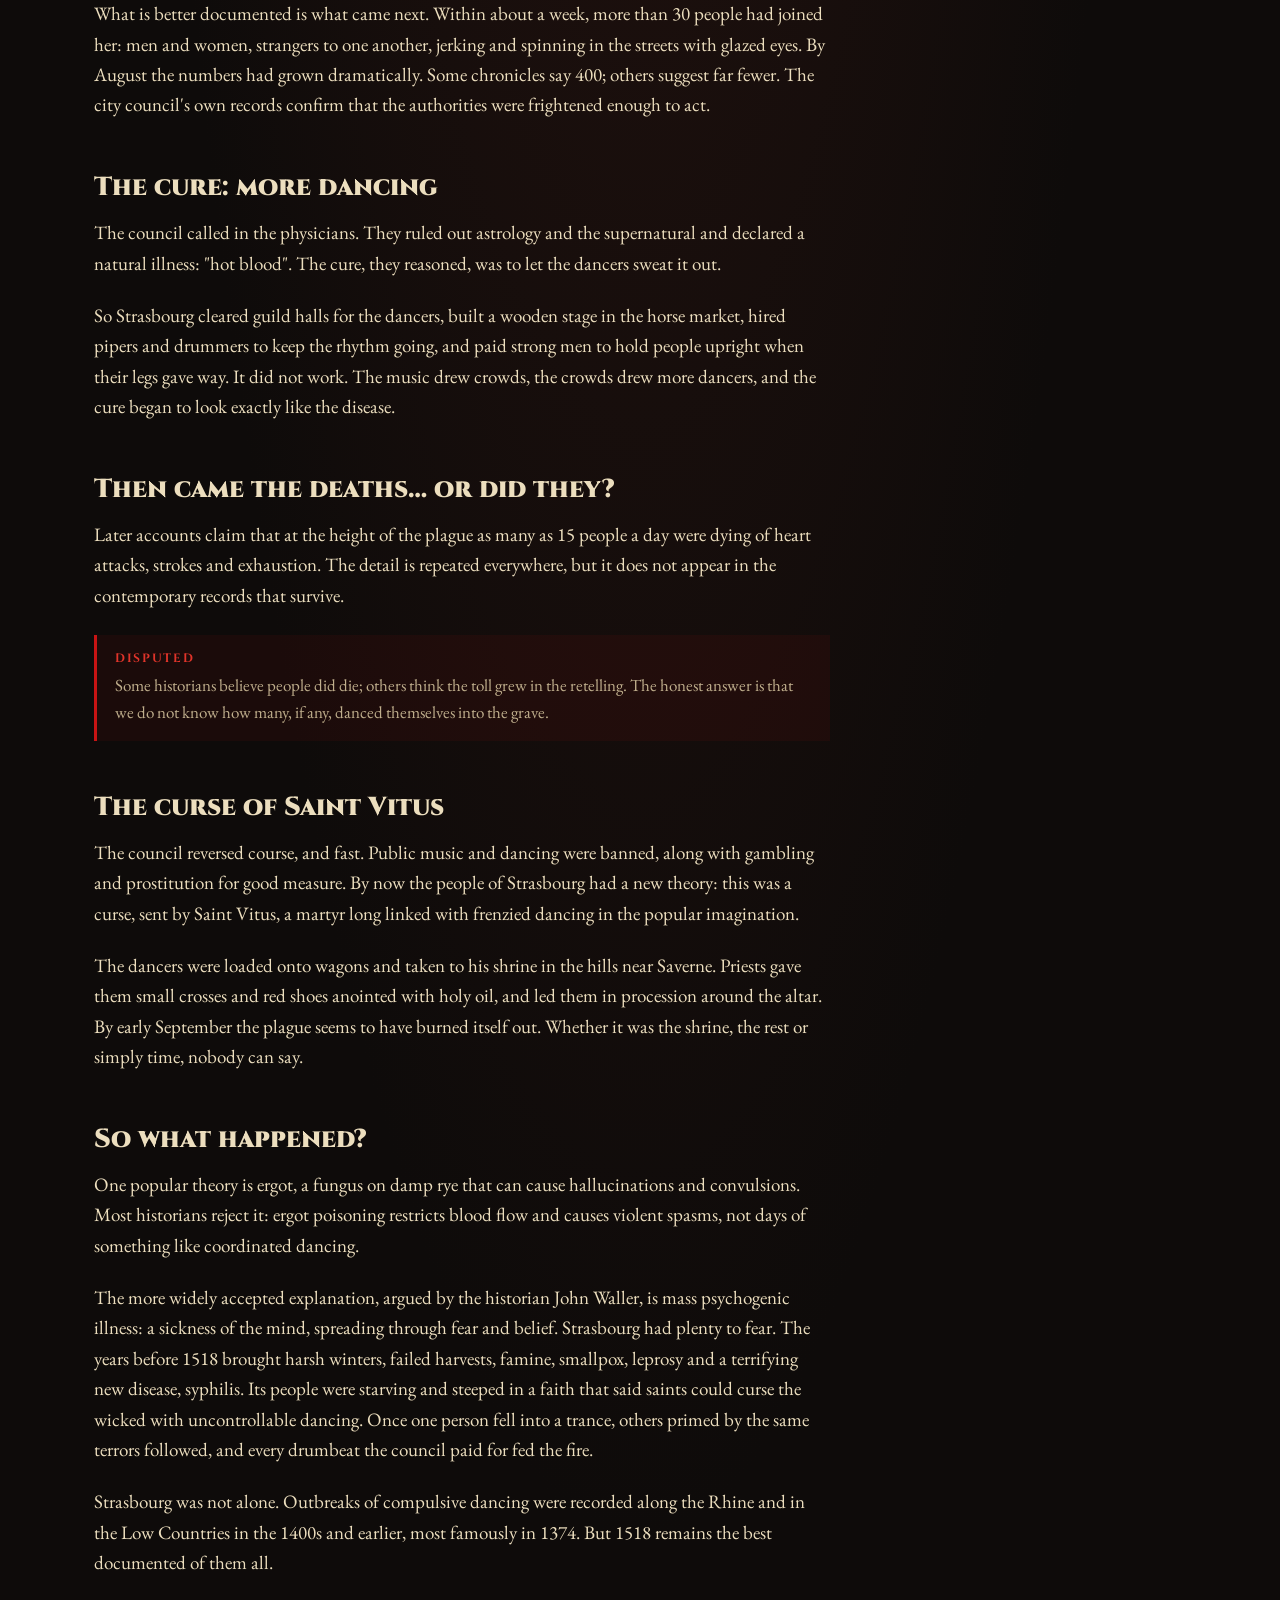
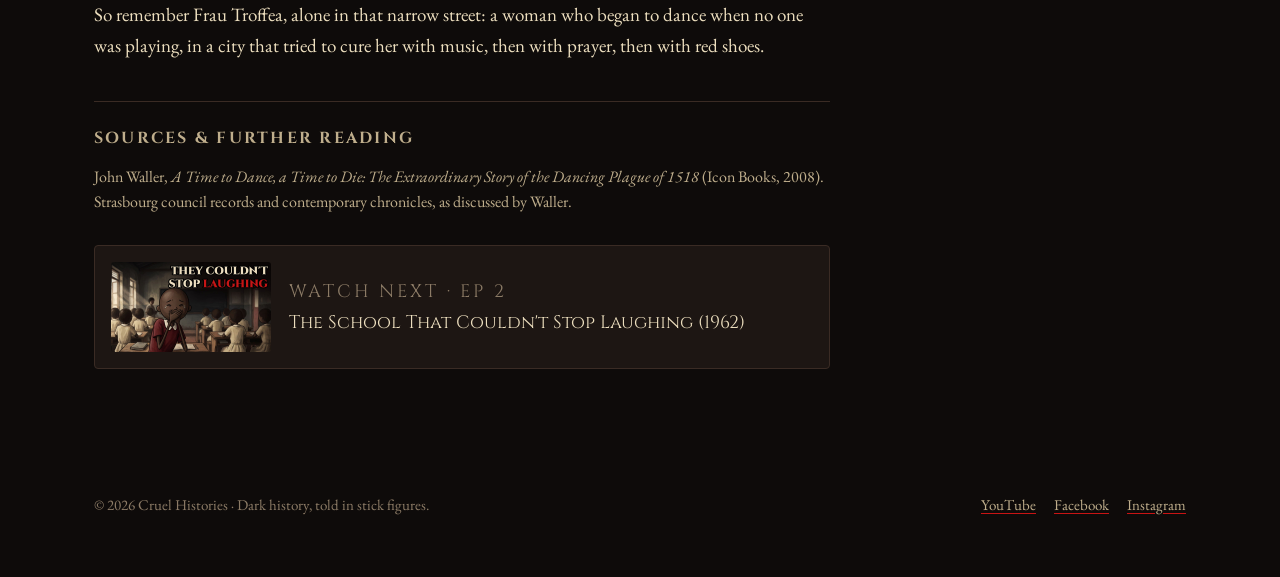
==== commit edeb560b: "Add Instagram link Co-Authored-By: Claude Opus 5.5 <noreply@anthropic.com> Claude-Session: https://c" ====
--- a/episodes/dancing-plague-1518/index.html
+++ b/episodes/dancing-plague-1518/index.html
@@ -130,6 +130,7 @@
   <div class="social">
     <a href="https://www.youtube.com/@CruelHistoriesOfficial">YouTube</a>
     <a href="https://www.facebook.com/profile.php?id=61551614425413">Facebook</a>
+    <a href="https://www.instagram.com/cruelhistories/">Instagram</a>
   </div>
 </div></footer>
 
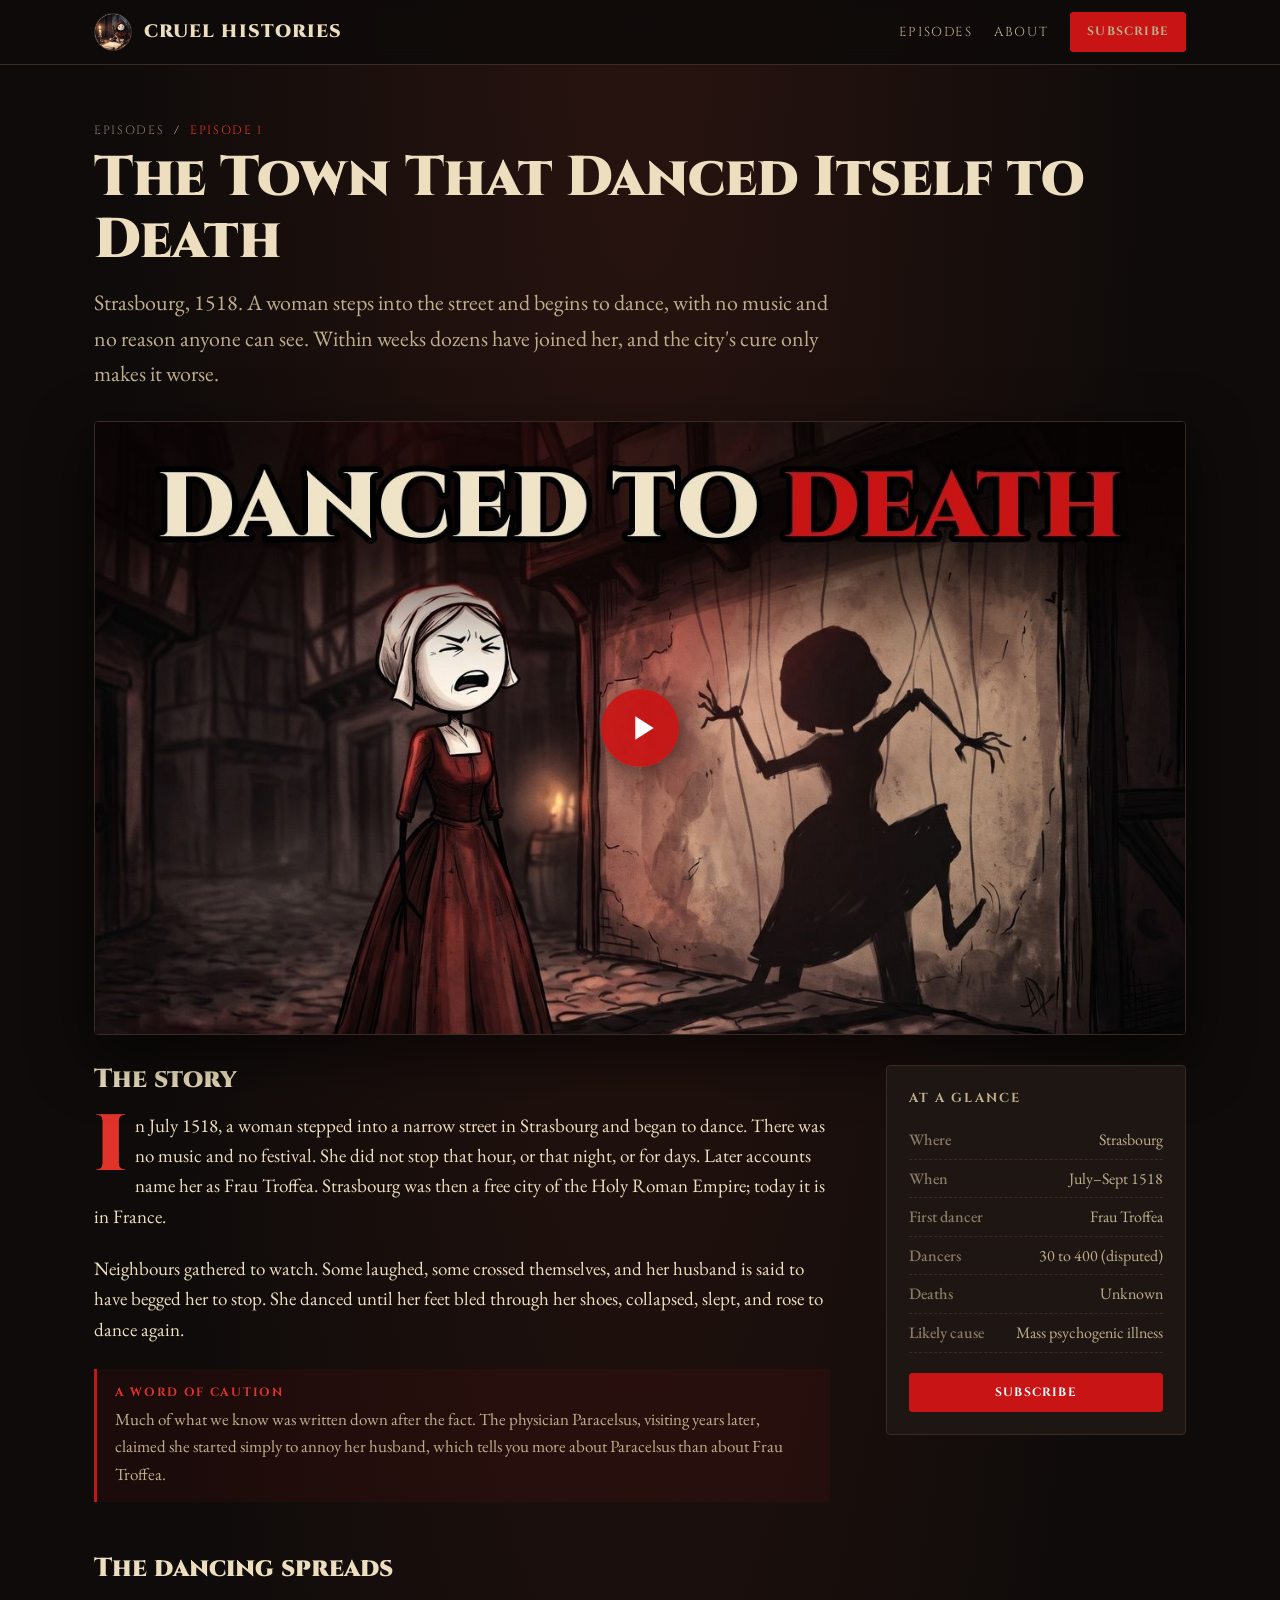
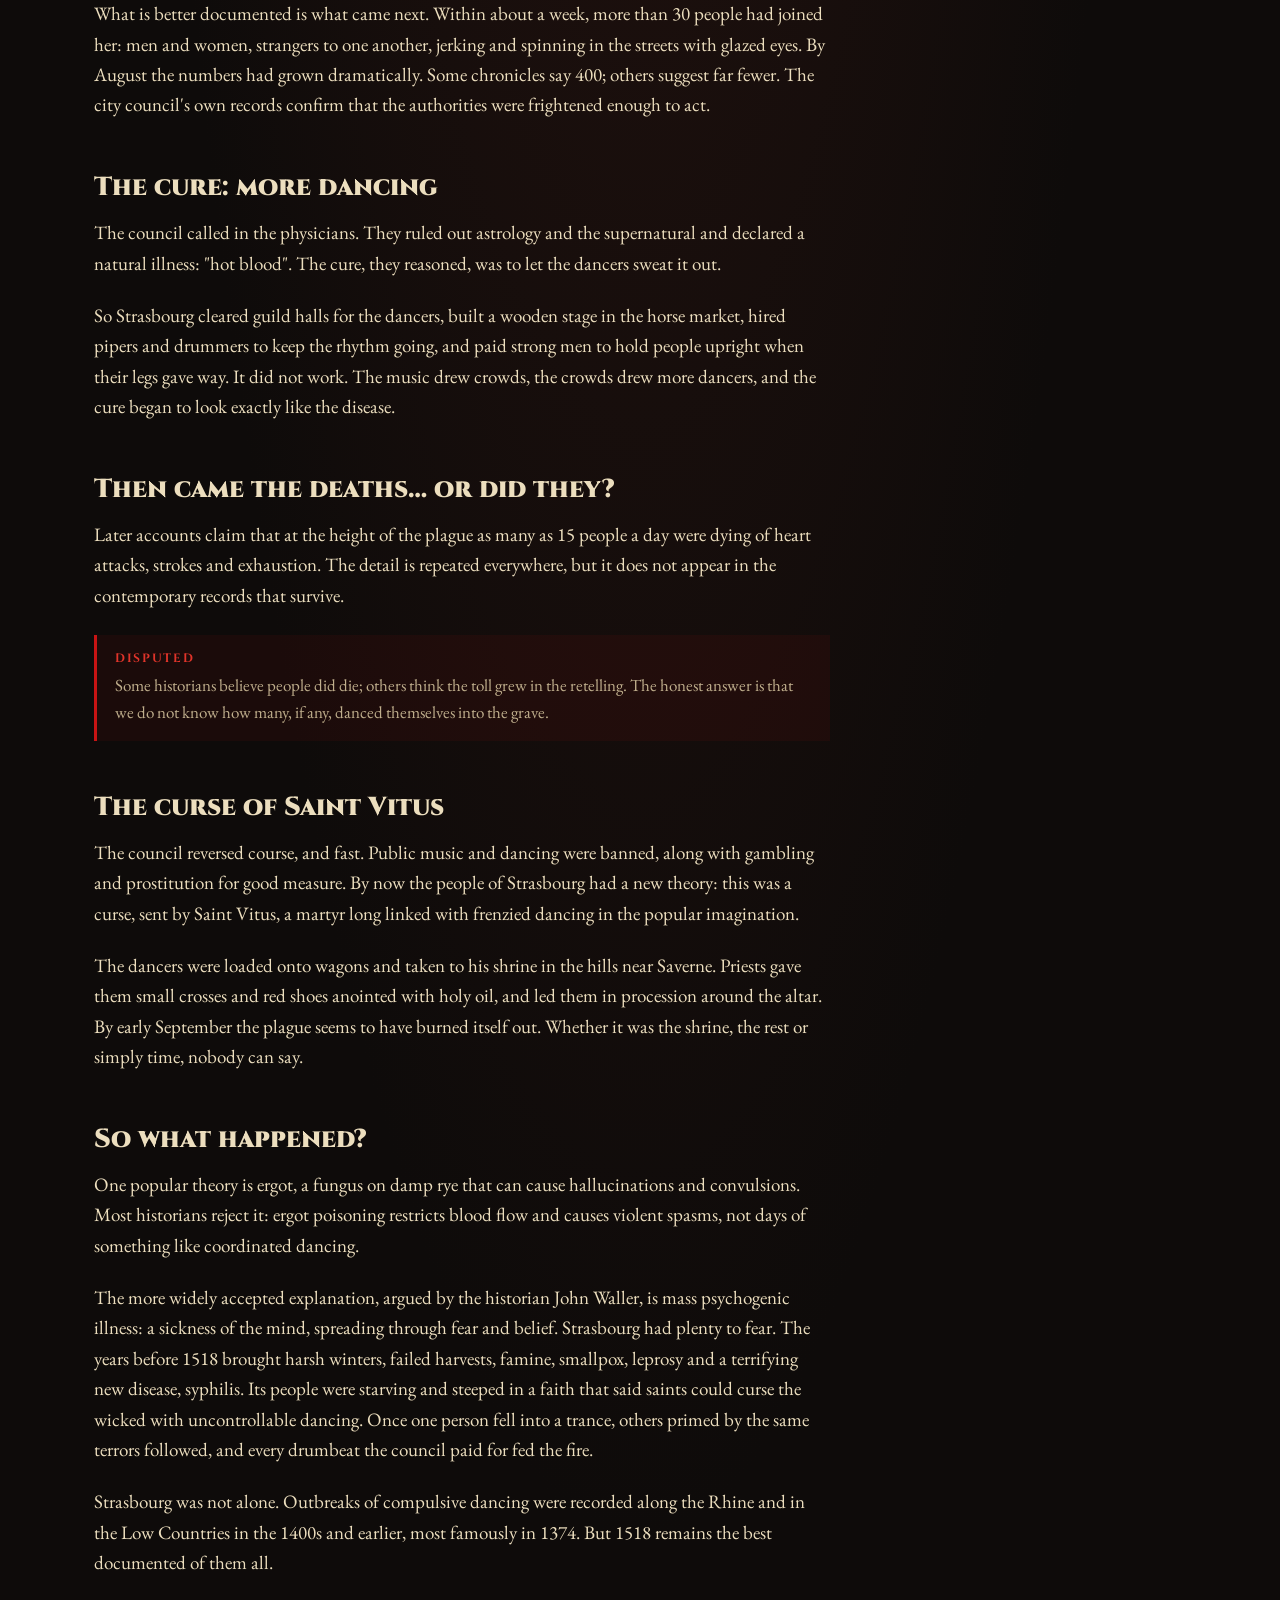
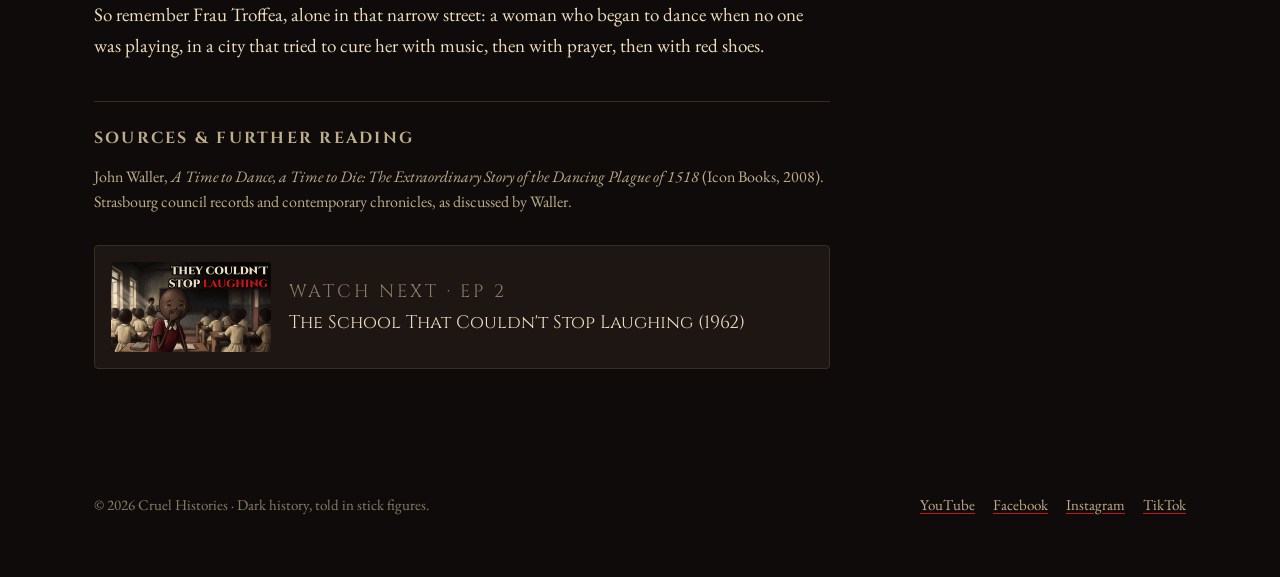
==== commit cea858f9: "Add TikTok link Co-Authored-By: Claude Opus 5.5 <noreply@anthropic.com> Claude-Session: https://clau" ====
--- a/episodes/dancing-plague-1518/index.html
+++ b/episodes/dancing-plague-1518/index.html
@@ -131,6 +131,7 @@
     <a href="https://www.youtube.com/@CruelHistoriesOfficial">YouTube</a>
     <a href="https://www.facebook.com/profile.php?id=61551614425413">Facebook</a>
     <a href="https://www.instagram.com/cruelhistories/">Instagram</a>
+    <a href="https://www.tiktok.com/@cruelhistories">TikTok</a>
   </div>
 </div></footer>
 
